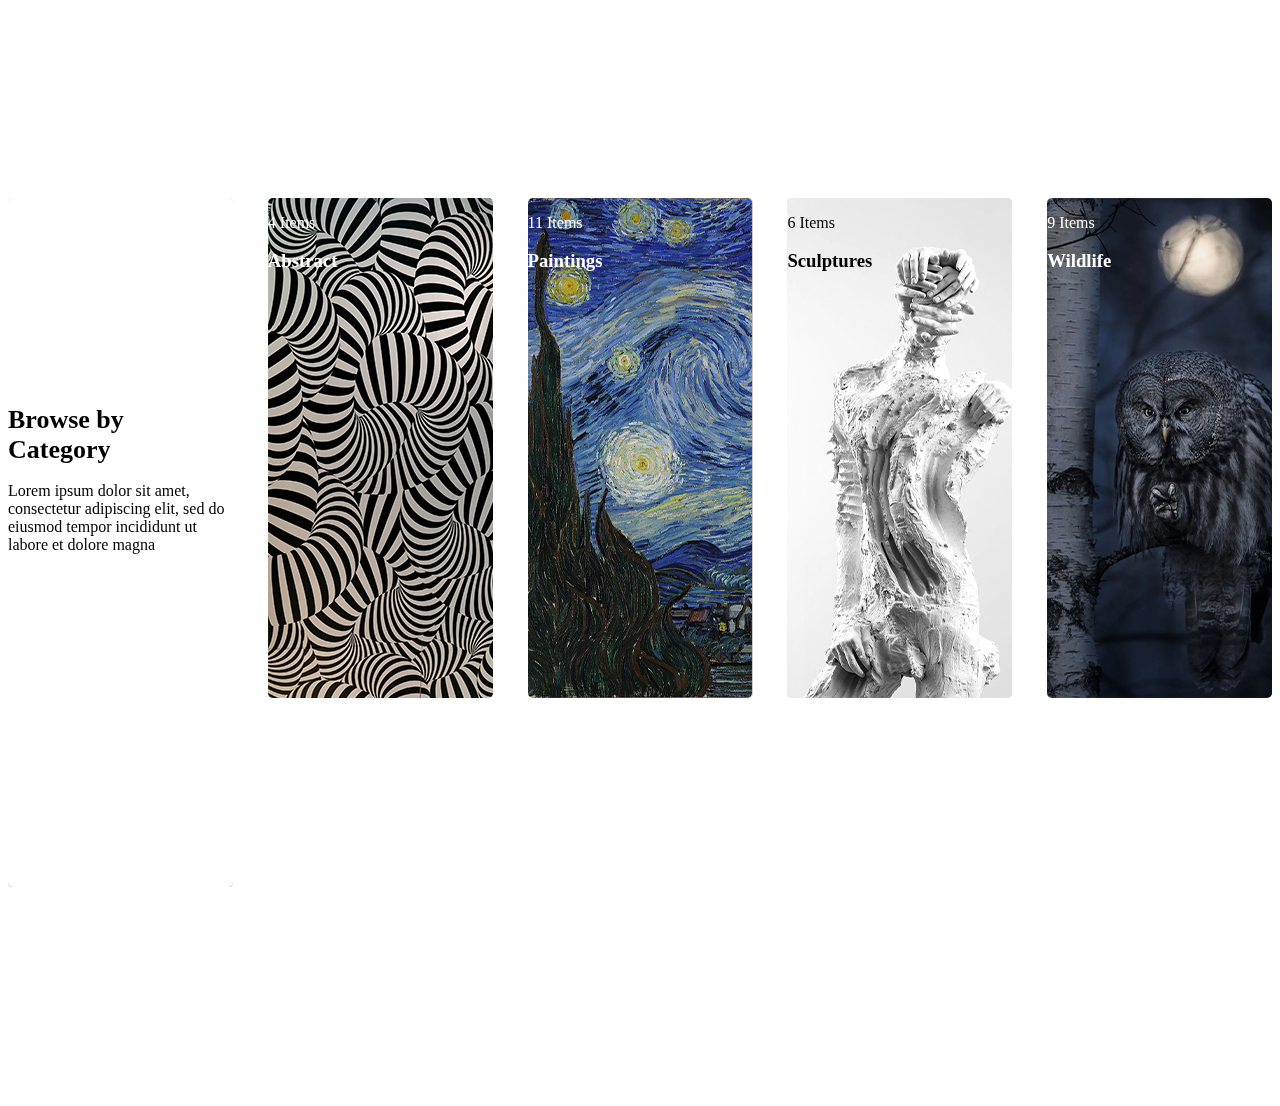
==== category.html @ a4cb4698 "finished login and added category.html" ====
<!DOCTYPE html>
<html lang="en">
<head>
    <meta charset="UTF-8">
    <meta http-equiv="X-UA-Compatible" content="IE=edge">
    <meta name="viewport" content="width=device-width, initial-scale=1.0">
        <link rel="stylesheet" href="category-style.css">
    <link href="https://cdn.jsdelivr.net/npm/bootstrap@5.2.0-beta1/dist/css/bootstrap.min.css" rel="stylesheet" integrity="sha384-0evHe/X+R7YkIZDRvuzKMRqM+OrBnVFBL6DOitfPri4tjfHxaWutUpFmBp4vmVor" crossorigin="anonymous">
    <link rel="stylesheet" href="https://cdn.jsdelivr.net/npm/bootstrap-icons@1.8.3/font/bootstrap-icons.css">
    <link rel="preconnect" href="https://fonts.googleapis.com">
<link rel="preconnect" href="https://fonts.gstatic.com" crossorigin>
<link href="https://fonts.googleapis.com/css2?family=Playfair+Display:ital@1&display=swap" rel="stylesheet">
    <title>Catergory Panels</title>
</head>
<body>
    <section id="categories">
        <div class="d-flex justify-content-center align-items-center">
    <div class="panel-container">
        
        <div class="panel" id="info">
            <h1>Browse by Category</h1>
            <p class="text-muted">
                Lorem ipsum dolor sit amet, consectetur adipiscing elit, sed do eiusmod tempor incididunt ut labore et dolore magna
            </p>
        </div>
        
        <div class="panel" id="abstract">
            <p>4 Items</p>
           <h3>Abstract</h3>
        </div>
        <div class="panel" id="painting">
            <p>11 Items</p>
            <h3>Paintings</h3>
        </div>
        <div class="panel" id="sculpture">
            <p>6 Items</p>
            <h3>Sculptures</h3>
        </div>
        <div class="panel" id="wildlife">
            <p>9 Items</p>
            <h3>Wildlife</h3>
        </div>

    </div></div>
    </section>
    
</body>
</html>
---- category-style.css ----
#categories {
    padding-top: 15%;
  width: 100%;
  height: 100vh;
}

.panel-container {
  display: flex;
  flex-direction: row;
  justify-content: space-around;
  column-gap: 35px;
  height: 500px;
}
.panel {
  width: 250px;
  height: 500px;
  border-radius: 5px 5px;
  backdrop-filter: brightness(80%);
  transition: all 0.4s ease-in-out;
  cursor: pointer;
  color: white;
}
.panel:hover {
  border-radius: 5px 5px;
  filter: brightness(110%);
}

#info {
  padding-top: 15%;
  cursor: default;
  color: black;
  background-color: white;
}
#info h1 {
  font-size: 26px;
}
#abstract {
  background-image: url(assets/abstract-panel.jpg);
  background-size: cover;
}
#abstract:hover{
    width: 500px;
    background-image: url(assets/abstract-7.jpg);
}

#painting {
  background-image: url(assets/painting-panel.jpg);
  background-size: cover;
}
#painting:hover{
    width: 500px;
    background-image: url(assets/painting-1.jpg);
}

#sculpture {
  background-image: url(assets/sculpture-panel.jpg);
  background-size: cover;
  color: black;
}
#sculpture:hover{
    width: 500px;
    background-image: url(assets/sculpture-500.jpg);
    filter: brightness(100%);
}

#wildlife {
  background-image: url(assets/wildlife-panel.jpg);
  background-size: cover;
}
#wildlife:hover{
    width: 500px;
    background-image: url(assets/owl-panel.jpg);
}
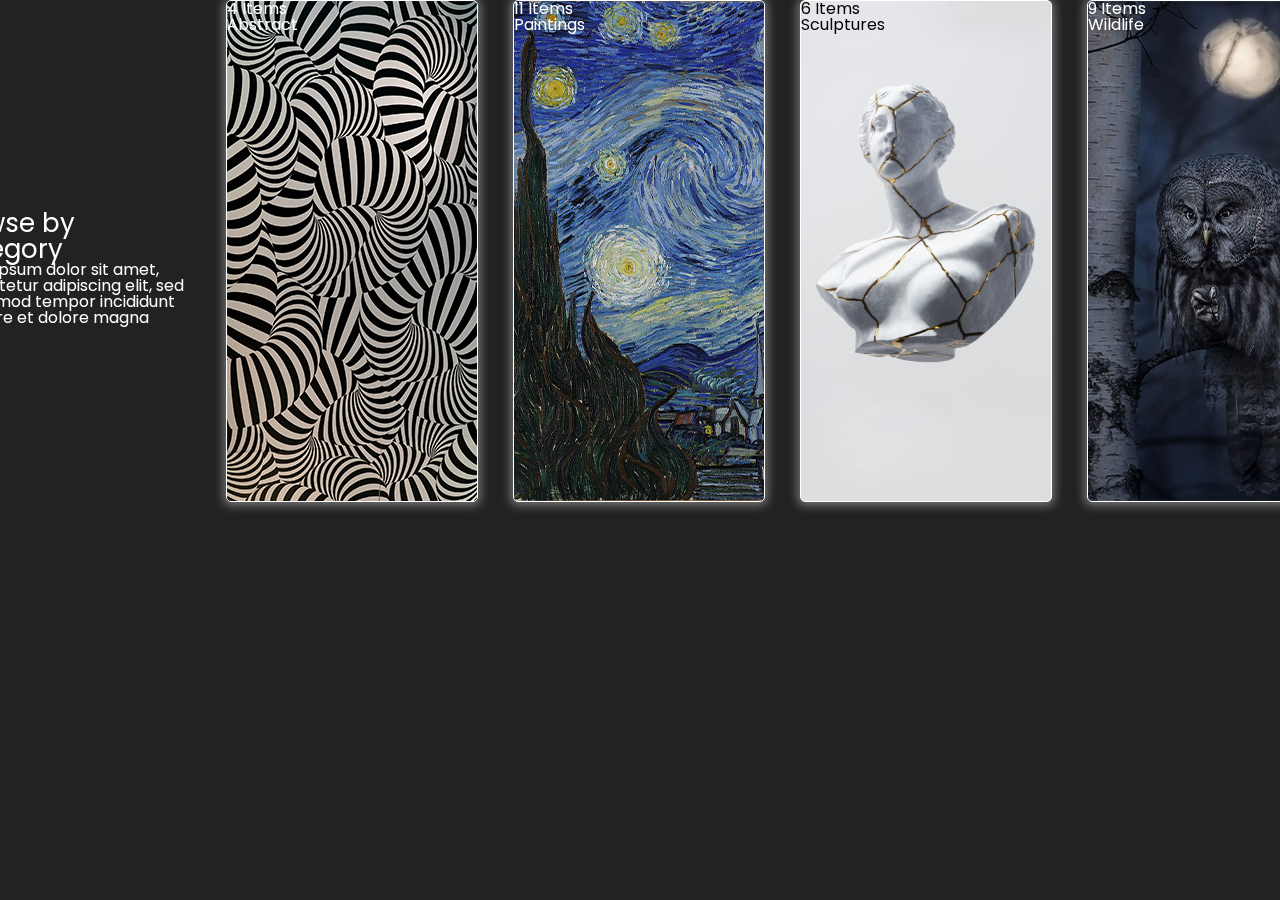
==== commit bfd102c3: "changes to category.html" ====
--- a/category.html
+++ b/category.html
@@ -19,7 +19,7 @@
         
         <div class="panel" id="info">
             <h1>Browse by Category</h1>
-            <p class="text-muted">
+            <p class="text-white">
                 Lorem ipsum dolor sit amet, consectetur adipiscing elit, sed do eiusmod tempor incididunt ut labore et dolore magna
             </p>
         </div>
--- a/category-style.css
+++ b/category-style.css
@@ -1,8 +1,139 @@
+@import url("https://fonts.googleapis.com/css2?family=Poppins:wght@100;200;300;400;500;600;700;800;900&display=swap");
+/* font-family: 'Poppins', sans-serif; */
+html,
+body,
+div,
+span,
+applet,
+object,
+iframe,
+h1,
+h2,
+h3,
+h4,
+h5,
+h6,
+p,
+blockquote,
+pre,
+a,
+abbr,
+acronym,
+address,
+big,
+cite,
+code,
+del,
+dfn,
+em,
+img,
+ins,
+kbd,
+q,
+s,
+samp,
+small,
+strike,
+strong,
+sub,
+sup,
+tt,
+var,
+b,
+u,
+i,
+center,
+dl,
+dt,
+dd,
+ol,
+ul,
+li,
+fieldset,
+form,
+label,
+legend,
+table,
+caption,
+tbody,
+tfoot,
+thead,
+tr,
+th,
+td,
+article,
+aside,
+canvas,
+details,
+embed,
+figure,
+figcaption,
+footer,
+header,
+hgroup,
+menu,
+nav,
+output,
+ruby,
+section,
+summary,
+time,
+mark,
+audio,
+video {
+  margin: 0;
+  padding: 0;
+  border: 0;
+  font-size: 100%;
+  font: inherit;
+  vertical-align: baseline;
+}
+/* HTML5 display-role reset for older browsers */
+article,
+aside,
+details,
+figcaption,
+figure,
+footer,
+header,
+hgroup,
+menu,
+nav,
+section {
+  display: block;
+}
+body {
+  line-height: 1;
+}
+ol,
+ul {
+  list-style: none;
+}
+blockquote,
+q {
+  quotes: none;
+}
+blockquote:before,
+blockquote:after,
+q:before,
+q:after {
+  content: "";
+  content: none;
+}
+table {
+  border-collapse: collapse;
+  border-spacing: 0;
+}
+
 #categories {
-    padding-top: 15%;
   width: 100%;
   height: 100vh;
-}
+  display: flex;
+  justify-content: center;
+  background-color: #222222;
+  font-family: 'Poppins', sans-serif;
+}
+  
 
 .panel-container {
   display: flex;
@@ -16,9 +147,13 @@
   height: 500px;
   border-radius: 5px 5px;
   backdrop-filter: brightness(80%);
-  transition: all 0.4s ease-in-out;
+  transition: all 1s ease-in-out;
   cursor: pointer;
   color: white;
+box-shadow: 0px 1px 10px 3px rgba(204,204,204,0.46);
+-webkit-box-shadow: 0px 1px 10px 3px rgba(204,204,204,0.46);
+-moz-box-shadow: 0px 1px 10px 3px rgba(204,204,204,0.46);
+border: 1px solid white;
 }
 .panel:hover {
   border-radius: 5px 5px;
@@ -28,18 +163,24 @@
 #info {
   padding-top: 15%;
   cursor: default;
-  color: black;
-  background-color: white;
+  color: rgb(255, 255, 255);
+  background-color: #222222;
+  filter: brightness(100%);
+  box-shadow: none;
+  border: none;
 }
 #info h1 {
   font-size: 26px;
 }
+#info:hover{
+  filter: brightness(100%);
+}
 #abstract {
   background-image: url(assets/abstract-panel.jpg);
   background-size: cover;
 }
 #abstract:hover{
-    width: 500px;
+    width: 350px;
     background-image: url(assets/abstract-7.jpg);
 }
 
@@ -48,7 +189,7 @@
   background-size: cover;
 }
 #painting:hover{
-    width: 500px;
+    width: 350px;
     background-image: url(assets/painting-1.jpg);
 }
 
@@ -58,8 +199,8 @@
   color: black;
 }
 #sculpture:hover{
-    width: 500px;
-    background-image: url(assets/sculpture-500.jpg);
+    width: 350px;
+    background-image: url(assets/sculpture-350.jpg);
     filter: brightness(100%);
 }
 
@@ -68,6 +209,7 @@
   background-size: cover;
 }
 #wildlife:hover{
-    width: 500px;
+    width: 350px;
     background-image: url(assets/owl-panel.jpg);
-}
+    background-size: cover;
+}
